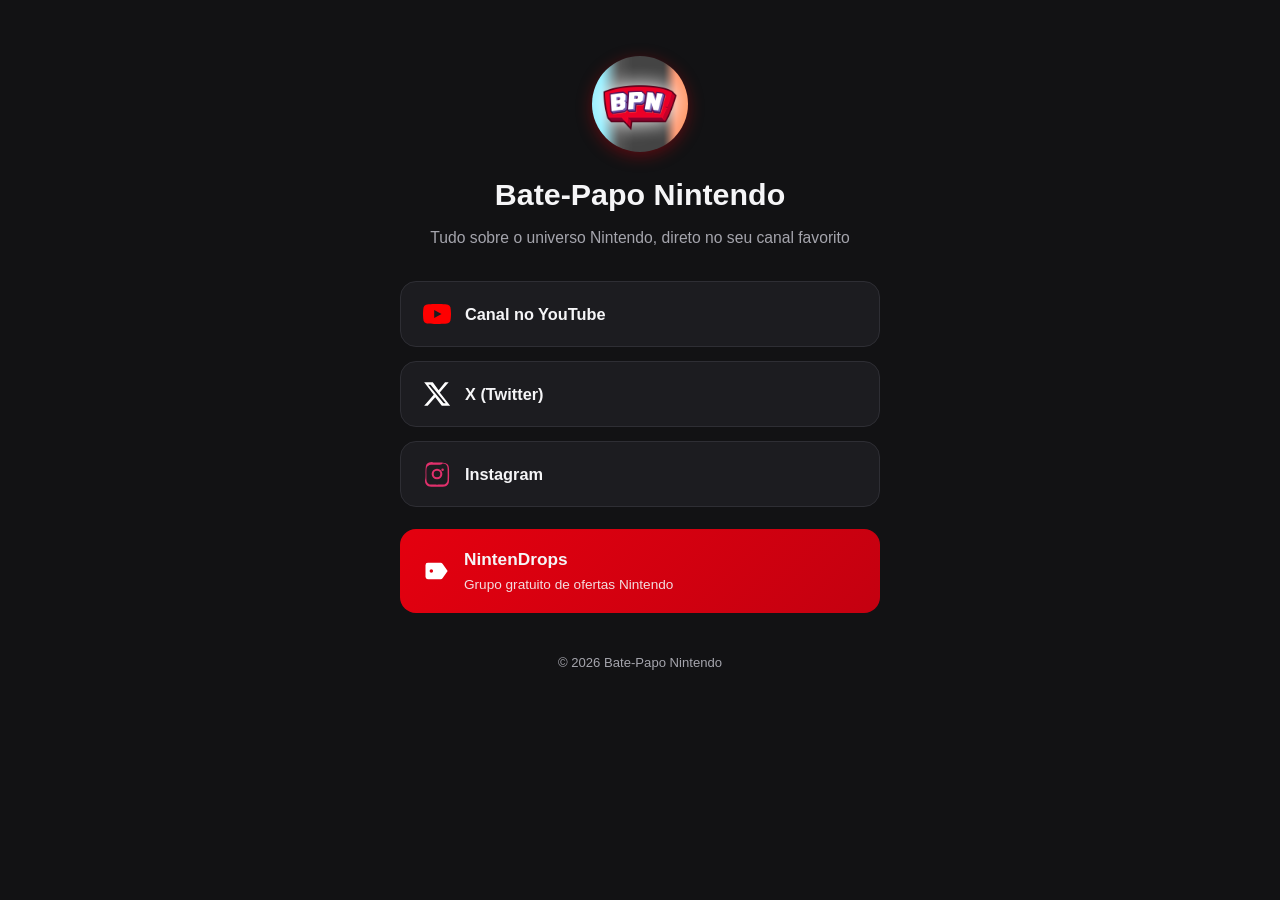
==== index.html @ 49aafceb "Cria estrutura inicial do site: home e página NintenDrops Portal estático (HTML/CSS/JS vanilla) com " ====
<!DOCTYPE html>
<html lang="pt-BR">
<head>
  <meta charset="UTF-8">
  <meta name="viewport" content="width=device-width, initial-scale=1.0">
  <title>Bate-Papo Nintendo</title>
  <meta name="description" content="Portal oficial do canal Bate-Papo Nintendo. Acesse o YouTube, redes sociais e o NintenDrops, nosso grupo de ofertas.">
  <meta property="og:title" content="Bate-Papo Nintendo">
  <meta property="og:description" content="Portal oficial do canal Bate-Papo Nintendo. Acesse o YouTube, redes sociais e o NintenDrops, nosso grupo de ofertas.">
  <meta property="og:image" content="assets/img/logo-bpn.png">
  <link rel="icon" href="assets/img/logo-bpn.png">
  <link rel="stylesheet" href="assets/css/style.css">
</head>
<body>
  <div class="container">
    <img class="logo" src="assets/img/logo-bpn.png" alt="Logo Bate-Papo Nintendo">

    <header class="header">
      <h1>Bate-Papo Nintendo</h1>
      <p>Tudo sobre o universo Nintendo, direto no seu canal favorito</p>
    </header>

    <nav class="links" aria-label="Links do canal">
      <a class="card card--youtube" href="https://www.youtube.com/@BatePapoNintendo" target="_blank" rel="noopener">
        <svg class="card__icone" viewBox="0 0 24 24" fill="currentColor" aria-hidden="true">
          <path d="M23.5 6.2a3 3 0 0 0-2.1-2.1C19.5 3.5 12 3.5 12 3.5s-7.5 0-9.4.6A3 3 0 0 0 .5 6.2 31 31 0 0 0 0 12a31 31 0 0 0 .5 5.8 3 3 0 0 0 2.1 2.1c1.9.6 9.4.6 9.4.6s7.5 0 9.4-.6a3 3 0 0 0 2.1-2.1A31 31 0 0 0 24 12a31 31 0 0 0-.5-5.8ZM9.6 15.5v-7l6.3 3.5-6.3 3.5Z"/>
        </svg>
        <span class="card__texto">Canal no YouTube</span>
      </a>

      <a class="card card--twitter" href="https://x.com/BP_Nintendo" target="_blank" rel="noopener">
        <svg class="card__icone" viewBox="0 0 24 24" fill="currentColor" aria-hidden="true">
          <path d="M18.9 2H22l-7.6 8.7L23.3 22h-7.2l-5.6-7.3L4 22H1l8.2-9.3L1 2h7.4l5 6.7L18.9 2Zm-1.3 18h1.9L6.5 4H4.5l13.1 16Z"/>
        </svg>
        <span class="card__texto">X (Twitter)</span>
      </a>

      <a class="card card--instagram" href="https://www.instagram.com/batepaponintendo/" target="_blank" rel="noopener">
        <svg class="card__icone" viewBox="0 0 24 24" fill="currentColor" aria-hidden="true">
          <path d="M12 2.2c3.2 0 3.6 0 4.9.07 1.2.06 2 .25 2.5.42.6.24 1 .5 1.5 1 .4.4.7.9 1 1.5.17.5.36 1.3.42 2.5.06 1.3.07 1.7.07 4.9s0 3.6-.07 4.9c-.06 1.2-.25 2-.42 2.5-.24.6-.5 1-1 1.5-.4.4-.9.7-1.5 1-.5.17-1.3.36-2.5.42-1.3.06-1.7.07-4.9.07s-3.6 0-4.9-.07c-1.2-.06-2-.25-2.5-.42-.6-.24-1-.5-1.5-1-.4-.4-.7-.9-1-1.5-.17-.5-.36-1.3-.42-2.5C2.21 15.6 2.2 15.2 2.2 12s0-3.6.07-4.9c.06-1.2.25-2 .42-2.5.24-.6.5-1 1-1.5.4-.4.9-.7 1.5-1 .5-.17 1.3-.36 2.5-.42C8.4 2.21 8.8 2.2 12 2.2Zm0 1.8c-3.15 0-3.52 0-4.76.07-1.02.05-1.57.22-1.94.36-.49.19-.84.42-1.2.79-.37.36-.6.71-.79 1.2-.14.37-.31.92-.36 1.94C2.9 8.48 2.9 8.85 2.9 12s0 3.52.07 4.76c.05 1.02.22 1.57.36 1.94.19.49.42.84.79 1.2.36.37.71.6 1.2.79.37.14.92.31 1.94.36 1.24.06 1.6.07 4.76.07s3.52 0 4.76-.07c1.02-.05 1.57-.22 1.94-.36.49-.19.84-.42 1.2-.79.37-.36.6-.71.79-1.2.14-.37.31-.92.36-1.94.06-1.24.07-1.6.07-4.76s0-3.52-.07-4.76c-.05-1.02-.22-1.57-.36-1.94-.19-.49-.42-.84-.79-1.2a3.2 3.2 0 0 0-1.2-.79c-.37-.14-.92-.31-1.94-.36C15.52 4 15.15 4 12 4Zm0 3.4a4.6 4.6 0 1 1 0 9.2 4.6 4.6 0 0 1 0-9.2Zm0 1.8a2.8 2.8 0 1 0 0 5.6 2.8 2.8 0 0 0 0-5.6Zm4.8-2a1.08 1.08 0 1 1 0 2.16 1.08 1.08 0 0 1 0-2.16Z"/>
        </svg>
        <span class="card__texto">Instagram</span>
      </a>

      <a class="card card--destaque" href="nintendrops/">
        <svg class="card__icone" viewBox="0 0 24 24" fill="currentColor" aria-hidden="true">
          <path d="M17.6 5.8A2 2 0 0 0 16 5H5a2 2 0 0 0-2 2v10a2 2 0 0 0 2 2h11a2 2 0 0 0 1.6-.8L22 12l-4.4-6.2ZM8 13.5A1.5 1.5 0 1 1 8 10.5a1.5 1.5 0 0 1 0 3Z"/>
        </svg>
        <span class="card__texto">
          <span class="card__titulo">NintenDrops</span>
          <span class="card__subtitulo">Grupo gratuito de ofertas Nintendo</span>
        </span>
      </a>
    </nav>

    <footer class="footer">
      <p>&copy; <span id="ano"></span> Bate-Papo Nintendo</p>
    </footer>
  </div>

  <script src="assets/js/main.js"></script>
</body>
</html>
---- assets/css/style.css ----
:root {
  --cor-primaria: #e4000f;
  --cor-primaria-hover: #c40010;
  --cor-fundo: #121214;
  --cor-fundo-card: #1c1c20;
  --cor-fundo-card-hover: #26262c;
  --cor-borda: #2e2e34;
  --cor-texto: #f5f5f7;
  --cor-texto-secundario: #a5a5ad;

  --cor-youtube: #ff0000;
  --cor-twitter: #ffffff;
  --cor-instagram: #e1306c;
  --cor-telegram: #29a9eb;
  --cor-whatsapp: #25d366;

  --raio-borda: 16px;
  --fonte-base: -apple-system, BlinkMacSystemFont, "Segoe UI", Roboto, Helvetica, Arial, sans-serif;
}

* {
  box-sizing: border-box;
  margin: 0;
  padding: 0;
}

body {
  font-family: var(--fonte-base);
  background-color: var(--cor-fundo);
  color: var(--cor-texto);
  min-height: 100vh;
  display: flex;
  flex-direction: column;
  align-items: center;
  padding: 32px 16px 24px;
  line-height: 1.5;
}

.container {
  width: 100%;
  max-width: 480px;
  display: flex;
  flex-direction: column;
  align-items: center;
}

/* Logo */

.logo-placeholder,
.logo {
  width: 96px;
  height: 96px;
  border-radius: 50%;
  margin-bottom: 20px;
  box-shadow: 0 4px 16px rgba(228, 0, 15, 0.35);
}

.logo-placeholder {
  background: var(--cor-primaria);
  color: #fff;
  display: flex;
  align-items: center;
  justify-content: center;
  font-weight: 700;
  font-size: 1.75rem;
  letter-spacing: 1px;
}

.logo {
  object-fit: cover;
  background: var(--cor-primaria);
}

/* Cabeçalho */

.header {
  text-align: center;
  margin-bottom: 32px;
}

.header h1 {
  font-size: 1.6rem;
  font-weight: 700;
  margin-bottom: 8px;
}

.header p {
  color: var(--cor-texto-secundario);
  font-size: 0.98rem;
}

/* Lista de links/cards */

.links {
  width: 100%;
  display: flex;
  flex-direction: column;
  gap: 14px;
}

.card {
  display: flex;
  align-items: center;
  gap: 14px;
  width: 100%;
  background-color: var(--cor-fundo-card);
  border: 1px solid var(--cor-borda);
  border-radius: var(--raio-borda);
  padding: 16px 18px;
  color: var(--cor-texto);
  text-decoration: none;
  transition: background-color 0.2s ease, transform 0.15s ease;
}

.card:hover,
.card:focus-visible {
  background-color: var(--cor-fundo-card-hover);
  transform: translateY(-2px);
}

.card:active {
  transform: translateY(0);
}

.card__icone {
  width: 28px;
  height: 28px;
  flex-shrink: 0;
}

.card__texto {
  flex: 1;
  font-weight: 600;
  font-size: 1.02rem;
}

.card--youtube .card__icone { color: var(--cor-youtube); }
.card--twitter .card__icone { color: var(--cor-twitter); }
.card--instagram .card__icone { color: var(--cor-instagram); }
.card--telegram .card__icone { color: var(--cor-telegram); }
.card--whatsapp .card__icone { color: var(--cor-whatsapp); }

/* Card em destaque (NintenDrops) */

.card--destaque {
  background: linear-gradient(135deg, var(--cor-primaria), var(--cor-primaria-hover));
  border: none;
  margin-top: 8px;
  padding: 18px;
}

.card--destaque .card__texto {
  display: flex;
  flex-direction: column;
  gap: 2px;
}

.card--destaque .card__titulo {
  font-size: 1.08rem;
  font-weight: 700;
}

.card--destaque .card__subtitulo {
  font-size: 0.85rem;
  font-weight: 400;
  opacity: 0.9;
}

.card--destaque .card__icone {
  color: #fff;
}

/* Botões grandes (página NintenDrops) */

.botoes-grandes {
  width: 100%;
  display: flex;
  flex-direction: column;
  gap: 16px;
  margin-top: 28px;
}

.botao-grande {
  display: flex;
  align-items: center;
  justify-content: center;
  gap: 12px;
  width: 100%;
  padding: 18px;
  border-radius: var(--raio-borda);
  color: #fff;
  text-decoration: none;
  font-weight: 700;
  font-size: 1.05rem;
  transition: filter 0.2s ease, transform 0.15s ease;
}

.botao-grande:hover,
.botao-grande:focus-visible {
  filter: brightness(1.1);
  transform: translateY(-2px);
}

.botao-grande:active {
  transform: translateY(0);
}

.botao-grande svg {
  width: 26px;
  height: 26px;
  flex-shrink: 0;
}

.botao-grande--telegram {
  background-color: var(--cor-telegram);
}

.botao-grande--whatsapp {
  background-color: var(--cor-whatsapp);
}

/* Texto informativo */

.texto-info {
  color: var(--cor-texto-secundario);
  text-align: center;
  font-size: 0.92rem;
  margin-top: 20px;
}

.link-voltar {
  color: var(--cor-texto-secundario);
  text-decoration: none;
  font-size: 0.9rem;
  margin-bottom: 20px;
  align-self: flex-start;
}

.link-voltar:hover {
  color: var(--cor-texto);
}

/* Rodapé */

.footer {
  margin-top: 40px;
  text-align: center;
  color: var(--cor-texto-secundario);
  font-size: 0.82rem;
}

.footer a {
  color: var(--cor-texto-secundario);
}

/* Telas maiores */

@media (min-width: 600px) {
  body {
    padding-top: 56px;
  }

  .header h1 {
    font-size: 1.9rem;
  }

  .card,
  .botao-grande {
    padding: 18px 22px;
  }
}
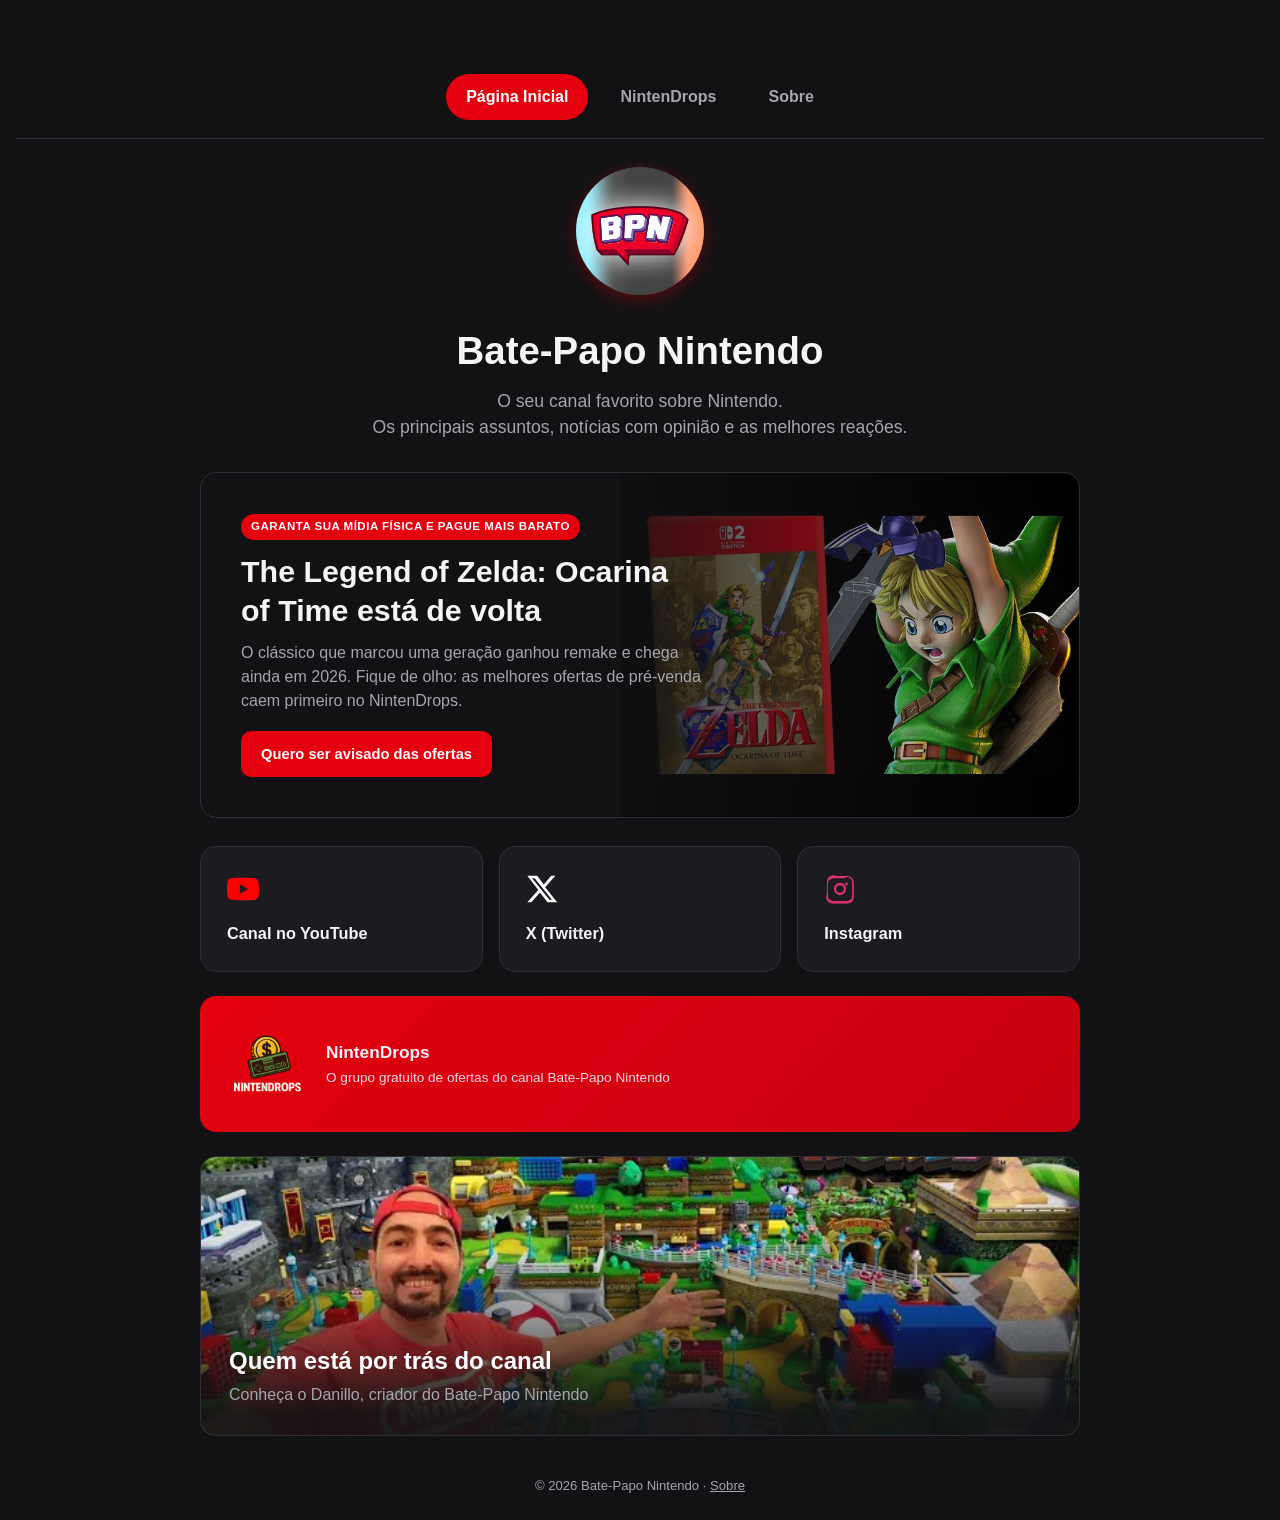
==== commit 32c0f8eb: "Adiciona menu de navegação, páginas Sorteio e Sobre, e hero de hype Inclui layout desktop mais amplo" ====
--- a/index.html
+++ b/index.html
@@ -12,13 +12,30 @@
   <link rel="stylesheet" href="assets/css/style.css">
 </head>
 <body>
+  <nav class="nav-principal">
+    <a class="nav-principal__link ativo" href="./">Página Inicial</a>
+    <a class="nav-principal__link" href="nintendrops/">NintenDrops</a>
+    <a class="nav-principal__link" href="sobre/">Sobre</a>
+  </nav>
+
   <div class="container">
-    <img class="logo" src="assets/img/logo-bpn.png" alt="Logo Bate-Papo Nintendo">
+    <a href="https://www.youtube.com/@BatePapoNintendo" target="_blank" rel="noopener">
+      <img class="logo" src="assets/img/logo-bpn.png" alt="Logo Bate-Papo Nintendo — abre o canal no YouTube">
+    </a>
 
     <header class="header">
       <h1>Bate-Papo Nintendo</h1>
-      <p>Tudo sobre o universo Nintendo, direto no seu canal favorito</p>
+      <p>O seu canal favorito sobre Nintendo.<br>Os principais assuntos, notícias com opinião e as melhores reações.</p>
     </header>
+
+    <section class="hero-hype">
+      <div class="hero-hype__conteudo">
+        <a class="tag" href="nintendrops/">Garanta sua mídia física e pague mais barato</a>
+        <h2>The Legend of Zelda: Ocarina of Time está de volta</h2>
+        <p>O clássico que marcou uma geração ganhou remake e chega ainda em 2026. Fique de olho: as melhores ofertas de pré-venda caem primeiro no NintenDrops.</p>
+        <a class="hero-hype__cta" href="nintendrops/">Quero ser avisado das ofertas</a>
+      </div>
+    </section>
 
     <nav class="links" aria-label="Links do canal">
       <a class="card card--youtube" href="https://www.youtube.com/@BatePapoNintendo" target="_blank" rel="noopener">
@@ -43,18 +60,23 @@
       </a>
 
       <a class="card card--destaque" href="nintendrops/">
-        <svg class="card__icone" viewBox="0 0 24 24" fill="currentColor" aria-hidden="true">
-          <path d="M17.6 5.8A2 2 0 0 0 16 5H5a2 2 0 0 0-2 2v10a2 2 0 0 0 2 2h11a2 2 0 0 0 1.6-.8L22 12l-4.4-6.2ZM8 13.5A1.5 1.5 0 1 1 8 10.5a1.5 1.5 0 0 1 0 3Z"/>
-        </svg>
+        <img class="card__logo" src="assets/img/logo-nintendrops-transparente.png" alt="Logo NintenDrops">
         <span class="card__texto">
           <span class="card__titulo">NintenDrops</span>
-          <span class="card__subtitulo">Grupo gratuito de ofertas Nintendo</span>
+          <span class="card__subtitulo">O grupo gratuito de ofertas do canal Bate-Papo Nintendo</span>
         </span>
       </a>
     </nav>
 
+    <a class="sobre-teaser" href="sobre/">
+      <div class="sobre-teaser__conteudo">
+        <h2>Quem está por trás do canal</h2>
+        <p>Conheça o Danillo, criador do Bate-Papo Nintendo</p>
+      </div>
+    </a>
+
     <footer class="footer">
-      <p>&copy; <span id="ano"></span> Bate-Papo Nintendo</p>
+      <p>&copy; <span id="ano"></span> Bate-Papo Nintendo · <a href="sobre/">Sobre</a></p>
     </footer>
   </div>
 
--- a/assets/css/style.css
+++ b/assets/css/style.css
@@ -44,6 +44,44 @@
   align-items: center;
 }
 
+/* Menu principal */
+
+.nav-principal {
+  position: sticky;
+  top: 0;
+  z-index: 100;
+  width: 100%;
+  display: flex;
+  justify-content: center;
+  gap: 6px;
+  background: rgba(18, 18, 20, 0.85);
+  backdrop-filter: blur(10px);
+  -webkit-backdrop-filter: blur(10px);
+  border-bottom: 1px solid var(--cor-borda);
+  padding: 14px 16px;
+  margin-bottom: 28px;
+}
+
+.nav-principal__link {
+  color: var(--cor-texto-secundario);
+  text-decoration: none;
+  font-weight: 600;
+  font-size: 0.85rem;
+  padding: 8px 14px;
+  border-radius: 999px;
+  transition: color 0.2s ease, background-color 0.2s ease;
+}
+
+.nav-principal__link:hover {
+  color: var(--cor-texto);
+  background: var(--cor-fundo-card);
+}
+
+.nav-principal__link.ativo {
+  color: #fff;
+  background: var(--cor-primaria);
+}
+
 /* Logo */
 
 .logo-placeholder,
@@ -71,6 +109,11 @@
   background: var(--cor-primaria);
 }
 
+.logo--contida {
+  object-fit: contain;
+  padding: 16px;
+}
+
 /* Cabeçalho */
 
 .header {
@@ -87,6 +130,68 @@
 .header p {
   color: var(--cor-texto-secundario);
   font-size: 0.98rem;
+}
+
+/* Etiqueta pequena de destaque */
+
+.tag {
+  display: inline-block;
+  background: var(--cor-primaria);
+  color: #fff;
+  text-decoration: none;
+  font-size: 0.72rem;
+  font-weight: 700;
+  text-transform: uppercase;
+  letter-spacing: 0.5px;
+  padding: 4px 10px;
+  border-radius: 999px;
+  margin-bottom: 12px;
+  transition: background-color 0.2s ease;
+}
+
+a.tag:hover {
+  background: var(--cor-primaria-hover);
+}
+
+/* Hero de hype (home) */
+
+.hero-hype {
+  width: 100%;
+  background: linear-gradient(135deg, var(--cor-fundo-card), var(--cor-fundo));
+  border: 1px solid var(--cor-borda);
+  border-radius: var(--raio-borda);
+  padding: 26px 22px;
+  margin-bottom: 28px;
+  text-align: left;
+}
+
+.hero-hype h2 {
+  font-size: 1.25rem;
+  line-height: 1.3;
+  margin-bottom: 10px;
+}
+
+.hero-hype p {
+  color: var(--cor-texto-secundario);
+  font-size: 0.92rem;
+  margin-bottom: 18px;
+  max-width: 480px;
+}
+
+.hero-hype__cta {
+  display: inline-block;
+  background: var(--cor-primaria);
+  color: #fff;
+  text-decoration: none;
+  font-weight: 700;
+  font-size: 0.92rem;
+  padding: 12px 20px;
+  border-radius: 10px;
+  transition: background-color 0.2s ease;
+}
+
+.hero-hype__cta:hover {
+  background: var(--cor-primaria-hover);
 }
 
 /* Lista de links/cards */
@@ -128,6 +233,13 @@
   flex-shrink: 0;
 }
 
+.card__logo {
+  width: 84px;
+  height: 84px;
+  flex-shrink: 0;
+  object-fit: contain;
+}
+
 .card__texto {
   flex: 1;
   font-weight: 600;
@@ -168,6 +280,165 @@
 
 .card--destaque .card__icone {
   color: #fff;
+}
+
+/* Card do sorteio (página NintenDrops) */
+
+.card--sorteio {
+  position: relative;
+  overflow: hidden;
+  margin-top: 8px;
+  padding-right: 120px;
+  background: linear-gradient(135deg, var(--cor-primaria), var(--cor-primaria-hover));
+  border: 2px solid rgba(255, 60, 75, 0.6);
+  animation: neon-dimming 1.8s ease-in-out infinite;
+}
+
+@keyframes neon-dimming {
+  0%, 100% {
+    border-color: rgba(255, 60, 75, 0.45);
+    box-shadow: 0 0 6px 0 rgba(255, 45, 60, 0.35);
+  }
+  50% {
+    border-color: #ff8a94;
+    box-shadow: 0 0 16px 2px rgba(255, 45, 60, 0.85);
+  }
+}
+
+.card--sorteio .card__texto {
+  display: flex;
+  flex-direction: column;
+  gap: 4px;
+}
+
+.card--sorteio .card__titulo {
+  font-size: 1.08rem;
+  font-weight: 700;
+  color: #fff;
+}
+
+.card--sorteio .card__subtitulo {
+  font-size: 0.85rem;
+  color: rgba(255, 255, 255, 0.9);
+}
+
+.card--sorteio .badge-ativo {
+  align-self: flex-start;
+  background: rgba(18, 18, 20, 0.4);
+}
+
+.card--sorteio__amiibo {
+  position: absolute;
+  top: 0;
+  right: 0;
+  bottom: 0;
+  width: 120px;
+  object-fit: cover;
+  object-position: center 30%;
+  -webkit-mask-image: linear-gradient(to right, transparent, black 30%);
+  mask-image: linear-gradient(to right, transparent, black 30%);
+}
+
+.badge-ativo {
+  display: inline-flex;
+  align-items: center;
+  gap: 6px;
+  background: rgba(18, 18, 20, 0.55);
+  color: #fff;
+  font-size: 0.72rem;
+  font-weight: 700;
+  text-transform: uppercase;
+  letter-spacing: 0.5px;
+  padding: 4px 10px;
+  border-radius: 999px;
+  margin-bottom: 4px;
+}
+
+.badge-ativo__ponto {
+  width: 7px;
+  height: 7px;
+  border-radius: 50%;
+  background: #3ddc6f;
+  animation: pulso-ativo 1.6s infinite;
+}
+
+@keyframes pulso-ativo {
+  0%, 100% { opacity: 1; }
+  50% { opacity: 0.35; }
+}
+
+/* Próximo lançamento (página NintenDrops) */
+
+.lancamento {
+  display: block;
+  width: 100%;
+  border-radius: var(--raio-borda);
+  border: 1px solid var(--cor-borda);
+  padding: 24px 20px;
+  margin: 24px 0;
+  text-align: left;
+  text-decoration: none;
+  color: var(--cor-texto);
+  background-image:
+    linear-gradient(180deg, rgba(18, 18, 20, 0.4), var(--cor-fundo) 90%),
+    url("../img/fire-emblem-bg.jpg");
+  background-size: cover;
+  background-position: center;
+  background-repeat: no-repeat;
+  transition: transform 0.15s ease;
+}
+
+.lancamento:hover {
+  transform: translateY(-2px);
+}
+
+.lancamento__conteudo {
+  display: flex;
+  flex-direction: column;
+  align-items: center;
+  gap: 16px;
+  text-align: center;
+}
+
+.lancamento__caixa {
+  width: 140px;
+  filter: drop-shadow(0 10px 24px rgba(0, 0, 0, 0.6));
+}
+
+.lancamento__texto h2 {
+  font-size: 1.15rem;
+  margin-bottom: 8px;
+}
+
+.lancamento__texto p {
+  color: var(--cor-texto-secundario);
+  font-size: 0.9rem;
+}
+
+/* Destaques/números (página NintenDrops) */
+
+.destaques {
+  list-style: none;
+  width: 100%;
+  display: flex;
+  flex-direction: column;
+  gap: 10px;
+  margin: 24px 0;
+}
+
+.destaques li {
+  display: flex;
+  align-items: flex-start;
+  gap: 10px;
+  font-weight: 600;
+  font-size: 0.95rem;
+}
+
+.destaques li::before {
+  content: "✓";
+  color: var(--cor-primaria);
+  font-weight: 700;
+  flex-shrink: 0;
 }
 
 /* Botões grandes (página NintenDrops) */
@@ -240,6 +511,149 @@
   color: var(--cor-texto);
 }
 
+/* Card de chamada para a página Sobre (home) */
+
+.sobre-teaser {
+  position: relative;
+  display: flex;
+  align-items: flex-end;
+  width: 100%;
+  min-height: 200px;
+  margin-top: 24px;
+  border-radius: var(--raio-borda);
+  border: 1px solid var(--cor-borda);
+  overflow: hidden;
+  padding: 20px;
+  text-decoration: none;
+  background-image:
+    linear-gradient(180deg, rgba(18, 18, 20, 0) 35%, rgba(18, 18, 20, 0.95) 92%),
+    url("../img/foto-danillo-super-nintendo-world.jpg");
+  background-size: cover;
+  background-position: center 68%;
+  transition: transform 0.15s ease;
+}
+
+.sobre-teaser:hover {
+  transform: translateY(-2px);
+}
+
+.sobre-teaser__conteudo h2 {
+  color: #fff;
+  font-size: 1.1rem;
+  margin-bottom: 4px;
+}
+
+.sobre-teaser__conteudo p {
+  color: var(--cor-texto-secundario);
+  font-size: 0.88rem;
+}
+
+/* Página Sobre */
+
+.sobre {
+  width: 100%;
+  display: flex;
+  flex-direction: column;
+  gap: 24px;
+  text-align: left;
+}
+
+.sobre__foto {
+  width: 100%;
+  max-width: 280px;
+  align-self: center;
+  border-radius: var(--raio-borda);
+  object-fit: cover;
+}
+
+.sobre__conteudo h1 {
+  font-size: 1.5rem;
+  margin-bottom: 16px;
+}
+
+.sobre__conteudo p {
+  color: var(--cor-texto-secundario);
+  margin-bottom: 14px;
+  line-height: 1.6;
+}
+
+.sobre__conteudo h2 {
+  font-size: 1.1rem;
+  margin-top: 28px;
+  margin-bottom: 12px;
+}
+
+.sobre__redes {
+  list-style: none;
+  display: flex;
+  flex-direction: column;
+  gap: 10px;
+}
+
+.sobre__redes a {
+  display: flex;
+  align-items: center;
+  gap: 10px;
+  color: var(--cor-texto);
+  text-decoration: none;
+  font-weight: 600;
+}
+
+.sobre__redes svg {
+  width: 22px;
+  height: 22px;
+  flex-shrink: 0;
+}
+
+.sobre__redes a:hover {
+  color: var(--cor-primaria);
+}
+
+/* Widget de sorteio (Gleam) */
+
+.sorteio-widget {
+  width: 100%;
+  margin-top: 24px;
+}
+
+/* Comparativo Telegram x WhatsApp */
+
+.comparativo {
+  width: 100%;
+  display: flex;
+  flex-direction: column;
+  gap: 16px;
+  margin-top: 32px;
+  padding-top: 24px;
+  border-top: 1px solid var(--cor-borda);
+}
+
+.comparativo__coluna h2 {
+  font-size: 1rem;
+  margin-bottom: 8px;
+}
+
+.comparativo__coluna ul {
+  list-style: none;
+  display: flex;
+  flex-direction: column;
+  gap: 6px;
+}
+
+.comparativo__coluna li {
+  color: var(--cor-texto-secundario);
+  font-size: 0.9rem;
+  padding-left: 16px;
+  position: relative;
+}
+
+.comparativo__coluna li::before {
+  content: "–";
+  position: absolute;
+  left: 0;
+  color: var(--cor-primaria);
+}
+
 /* Rodapé */
 
 .footer {
@@ -269,3 +683,173 @@
     padding: 18px 22px;
   }
 }
+
+/* Desktop: usa mais a largura da tela */
+
+@media (min-width: 960px) {
+  .nav-principal {
+    gap: 12px;
+    padding: 18px;
+  }
+
+  .nav-principal__link {
+    font-size: 1rem;
+    padding: 11px 20px;
+  }
+
+  .container {
+    max-width: 880px;
+  }
+
+  .logo {
+    width: 128px;
+    height: 128px;
+  }
+
+  .header h1 {
+    font-size: 2.4rem;
+  }
+
+  .header p {
+    font-size: 1.1rem;
+  }
+
+  .links {
+    display: grid;
+    grid-template-columns: repeat(3, 1fr);
+    gap: 16px;
+  }
+
+  .card {
+    flex-direction: column;
+    align-items: flex-start;
+    gap: 16px;
+    padding: 26px;
+  }
+
+  .card__icone {
+    width: 32px;
+    height: 32px;
+  }
+
+  .card--destaque {
+    grid-column: 1 / -1;
+    flex-direction: row;
+    align-items: center;
+  }
+
+  .sobre-teaser {
+    min-height: 280px;
+    padding: 28px;
+  }
+
+  .card--sorteio {
+    flex-direction: row;
+    align-items: center;
+    padding-right: 200px;
+  }
+
+  .card--sorteio__amiibo {
+    width: 200px;
+  }
+
+  .sobre-teaser__conteudo h2 {
+    font-size: 1.5rem;
+  }
+
+  .sobre-teaser__conteudo p {
+    font-size: 1rem;
+  }
+
+  .botoes-grandes {
+    flex-direction: row;
+  }
+
+  .botao-grande {
+    padding: 22px;
+    font-size: 1.15rem;
+  }
+
+  .comparativo {
+    flex-direction: row;
+    gap: 48px;
+  }
+
+  .comparativo__coluna {
+    flex: 1;
+  }
+
+  .container--largo {
+    max-width: 1040px;
+  }
+
+  .hero-hype {
+    min-height: 320px;
+    display: flex;
+    align-items: center;
+    padding: 40px;
+    background-image:
+      linear-gradient(90deg, var(--cor-fundo) 38%, rgba(18, 18, 20, 0.65) 62%, rgba(18, 18, 20, 0) 100%),
+      url("../img/ocarina-of-time-art.jpg");
+    background-repeat: no-repeat;
+    background-position: right center, right center;
+    background-size: cover, contain;
+  }
+
+  .hero-hype__conteudo {
+    max-width: 460px;
+  }
+
+  .hero-hype h2 {
+    font-size: 1.9rem;
+  }
+
+  .hero-hype p {
+    font-size: 1rem;
+  }
+
+  .destaques {
+    display: grid;
+    grid-template-columns: repeat(2, 1fr);
+    gap: 12px 24px;
+  }
+
+  .lancamento {
+    padding: 36px;
+  }
+
+  .lancamento__conteudo {
+    flex-direction: row;
+    text-align: left;
+    gap: 32px;
+  }
+
+  .lancamento__caixa {
+    width: 180px;
+    flex-shrink: 0;
+  }
+
+  .lancamento__texto h2 {
+    font-size: 1.5rem;
+  }
+
+  .lancamento__texto p {
+    font-size: 1rem;
+    max-width: 420px;
+  }
+
+  .sobre {
+    flex-direction: row;
+    align-items: flex-start;
+    gap: 48px;
+  }
+
+  .sobre__foto {
+    max-width: 340px;
+    flex-shrink: 0;
+  }
+
+  .sobre__conteudo h1 {
+    font-size: 2.1rem;
+  }
+}
